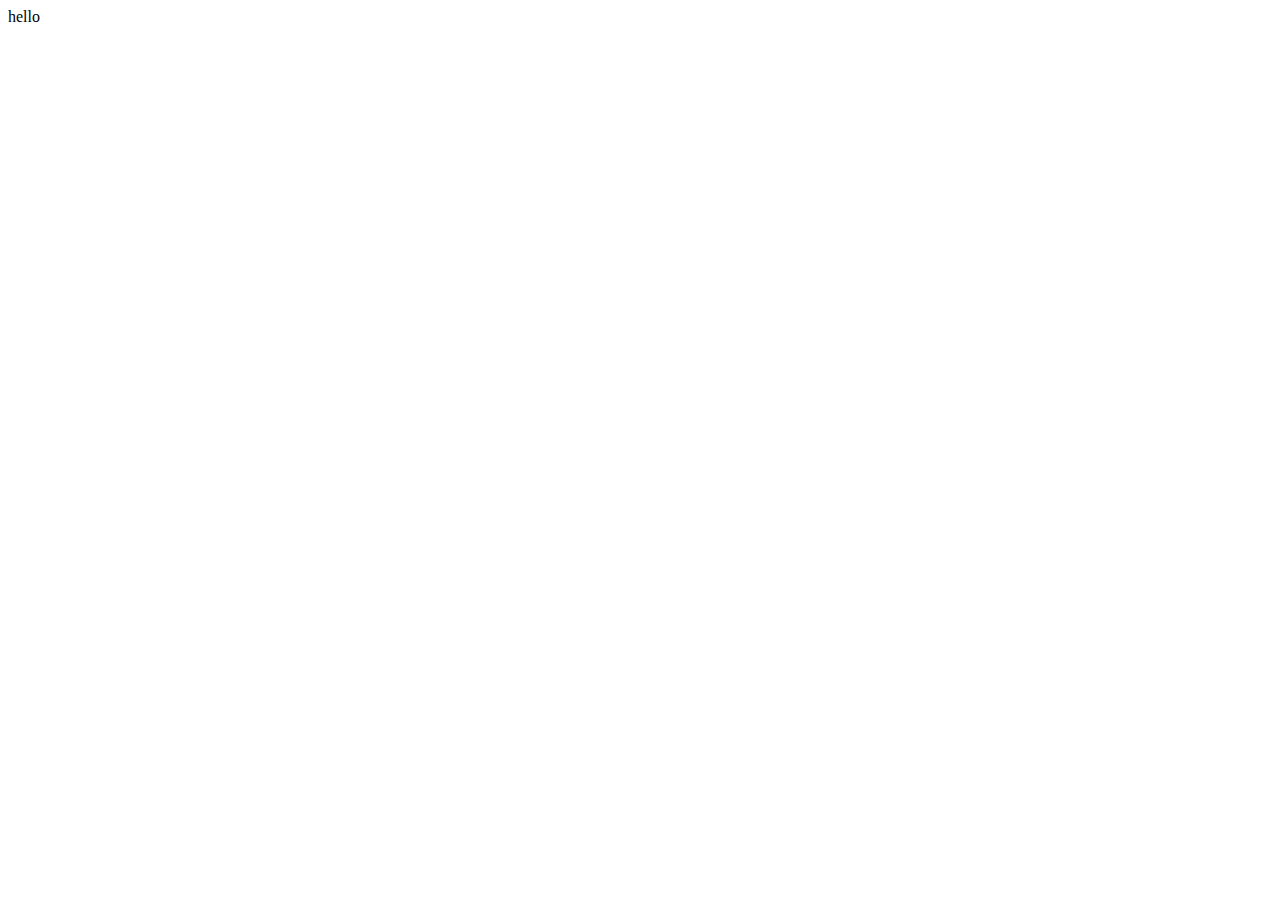
==== index.html @ cde598ee "last try" ====
<!DOCTYPE html>
<html lang="en">

<head>
    <!-- Google tag (gtag.js) -->
    <script async src="https://www.googletagmanager.com/gtag/js?id=G-S75MJB71K2"></script>
    <script>
        window.dataLayer = window.dataLayer || [];
        function gtag() { dataLayer.push(arguments); }
        gtag('js', new Date());

        gtag('config', 'G-S75MJB71K2');
    </script>
    <meta http-equiv="Cache-Control" content="no-cache, no-store, must-revalidate">
    <meta http-equiv="Pragma" content="no-cache">
    <meta http-equiv="Expires" content="0">
    <meta charset="UTF-8">
    <meta name="viewport" content="width=device-width, initial-scale=1.0">
    <title>RoomOfRequirements</title>
</head>

<body>
    hello
</body>

</html>
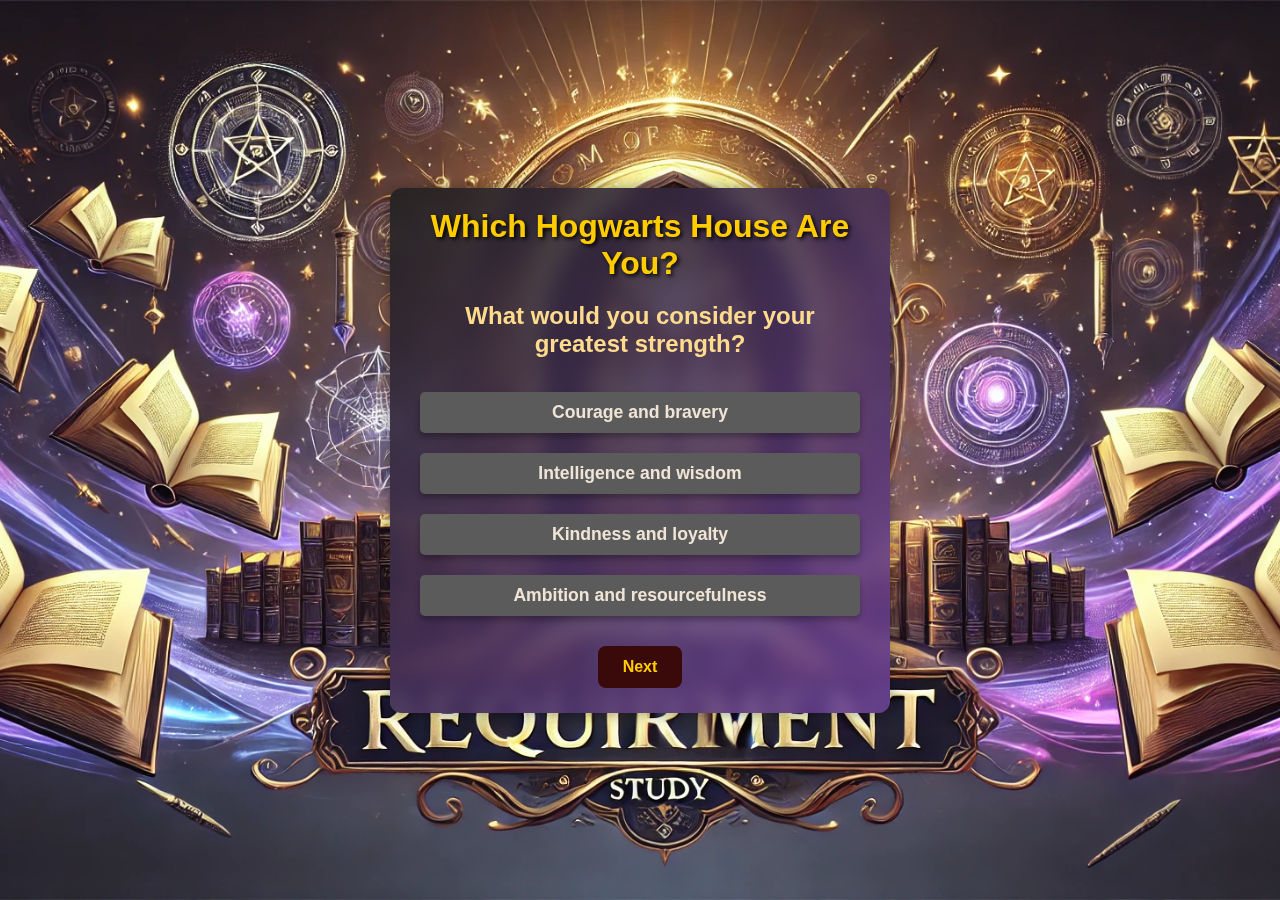
==== commit 9580dbcf: "basic" ====
--- a/index.html
+++ b/index.html
@@ -17,10 +17,17 @@
     <meta charset="UTF-8">
     <meta name="viewport" content="width=device-width, initial-scale=1.0">
     <title>RoomOfRequirements</title>
+    <link rel="stylesheet" href="style.css">
+    <script defer src="data.js"></script>
+    <script defer src="script.js"></script>
+    <link rel="icon" href="https://www.pngkey.com/png/full/363-3632837_harry-potter-lightning-bolt-transparent-background.png" type="image/x-icon">
 </head>
-
 <body>
-    hello
+    <div class="quiz-container">
+        <h1>Which Hogwarts House Are You?</h1>
+        <div id="quiz"></div>
+        <button id="next-btn" class="btn">Next</button>
+        <div id="result" class="hidden"></div>
+    </div>
 </body>
-
 </html>--- a/style.css
+++ b/style.css
@@ -0,0 +1,111 @@
+@import url('https://fonts.googleapis.com/css2?family=Cinzel:wght@700&display=swap');
+@font-face {
+    font-family: 'HarryP';
+    src: url('assets/fonts/HarryP-Regular.ttf') format('truetype');
+}
+* {
+    box-sizing: border-box;
+    margin: 0;
+    padding: 0;
+}
+
+body {
+    background-image: url(/assets/background.webp);
+    font-family: 'HarryP', sans-serif;
+    display: flex;
+    background-position: center;
+    background-repeat: no-repeat;
+    background-size: cover;
+    justify-content: center;
+    align-items: center;
+    min-height: 100vh;
+    margin: 0;
+    /* background: radial-gradient(circle at center, #3a0a0a, #000); */
+    color: #f0e4d7;
+}
+
+.quiz-container {
+    background: linear-gradient(135deg, #1d1d1de2, #6a3d9ace);
+    padding: 20px 30px;
+    border-radius: 12px;
+    width: 100%;
+    max-width: 500px;
+    box-shadow: 0 0 15px rgba(0, 0, 0, 0.4);
+    text-align: center;
+    position: relative;
+    animation: fadeIn 1.2s ease;
+    backdrop-filter: blur(10px);
+    font-size: 1rem;
+    font-weight: lighter;
+}
+
+@keyframes fadeIn {
+    from { opacity: 0; transform: scale(0.95); }
+    to { opacity: 1; transform: scale(1); }
+}
+
+h1 {
+    font-size: 2em;
+    color: #ffcc00;
+    text-shadow: 2px 2px 4px #000;
+    margin-bottom: 20px;
+}
+
+#quiz h2 {
+    margin-bottom: 1em;
+    font-size: 1.5em;
+    color: #ffdb8e;
+}
+
+button {
+    padding: 12px 25px;
+    font-size: 16px;
+    font-weight: bold;
+    border-radius: 8px;
+    margin: 5px;
+    cursor: pointer;
+    transition: 0.3s;
+}
+
+.answer-button {
+    background-color: #5b5b5b;
+    color: #f0e4d7;
+    border: none;
+    margin: 10px 0;
+    width: 100%;
+    border-radius: 5px;
+    padding: 10px 20px;
+    text-align: center;
+    font-size: 1.1em;
+    transition: transform 0.2s, background-color 0.3s;
+    box-shadow: 0 4px 6px rgba(0, 0, 0, 0.3);
+}
+
+.answer-button:hover {
+    background-color: #3a3a3a;
+    transform: translateY(-2px);
+}
+
+#next-btn {
+    background-color: #3a0a0a;
+    color: #ffcc00;
+    border: none;
+    margin-top: 20px;
+}
+
+#next-btn:hover {
+    background-color: #ffcc00;
+    color: #3a0a0a;
+    box-shadow: 0 4px 10px rgba(0, 0, 0, 0.3);
+}
+
+#result {
+    margin-top: 20px;
+    font-size: 1.3em;
+    color: #ffcc00;
+    text-shadow: 1px 1px 2px #000;
+}
+
+.hidden {
+    display: none;
+}
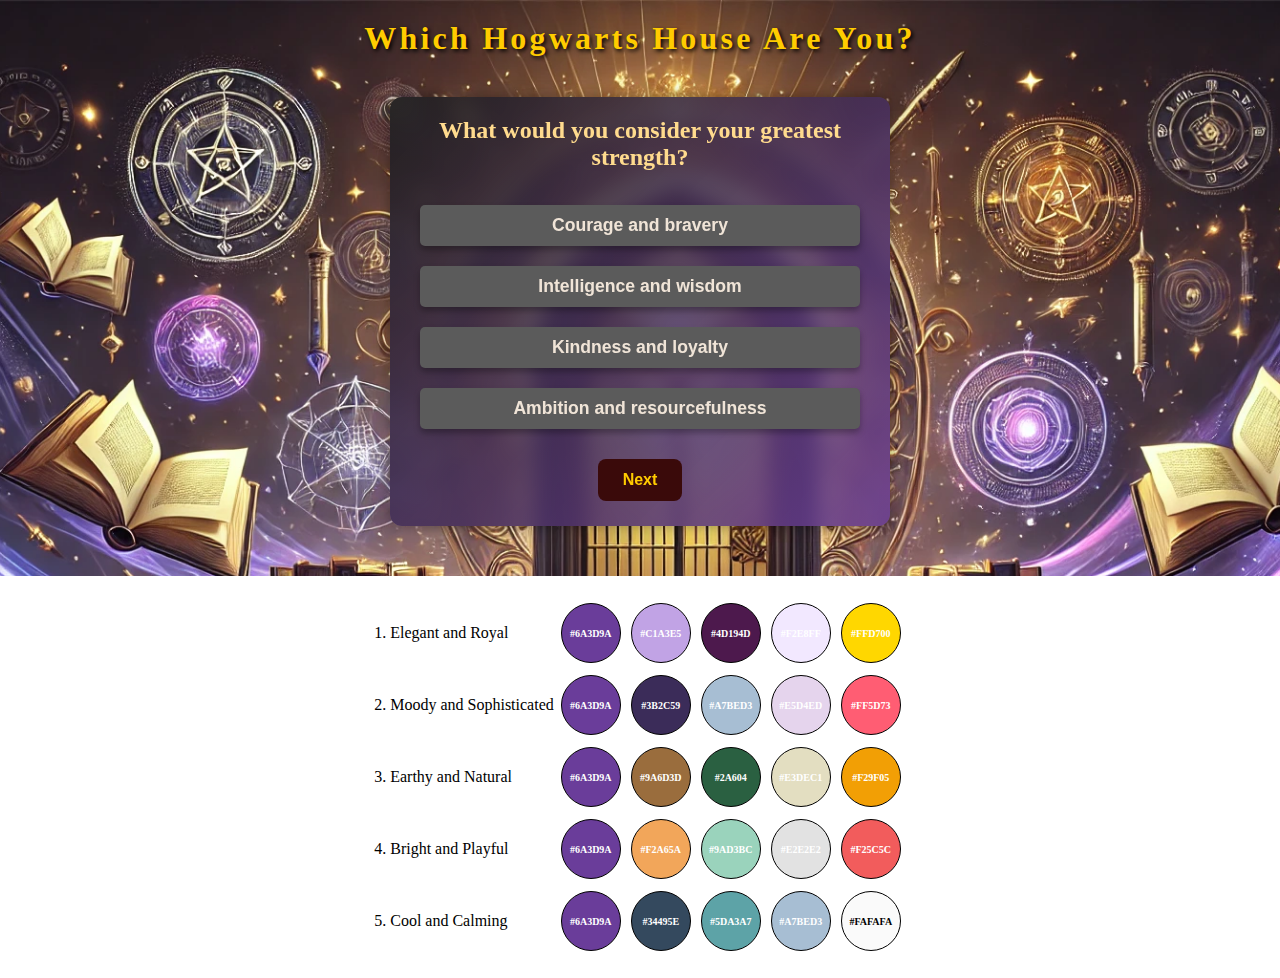
==== commit ce39991a: "Color Palette" ====
--- a/index.html
+++ b/index.html
@@ -23,11 +23,80 @@
     <link rel="icon" href="https://www.pngkey.com/png/full/363-3632837_harry-potter-lightning-bolt-transparent-background.png" type="image/x-icon">
 </head>
 <body>
+    <header class="header">
+        <h1>Which Hogwarts House Are You?</h1>
+    </header>
+    
     <div class="quiz-container">
-        <h1>Which Hogwarts House Are You?</h1>
-        <div id="quiz"></div>
+        <div id="quiz" class="question"></div>
         <button id="next-btn" class="btn">Next</button>
         <div id="result" class="hidden"></div>
     </div>
+<table class="palettes">
+    <tr>
+        <td>1. Elegant and Royal</td>
+        <td>
+            <div class="palette">
+                <div class="color" style="background-color:#6A3D9A;">#6A3D9A</div>
+                <div class="color" style="background-color:#C1A3E5;">#C1A3E5</div>
+                <div class="color" style="background-color:#4D194D">#4D194D</div>
+                <div class="color" style="background-color:#F2E8FF">#F2E8FF</div>
+                <div class="color" style="background-color:#FFD700">#FFD700</div>
+            </div>
+        </td>
+    </tr>
+
+    <tr>
+        <td>2. Moody and Sophisticated</td>
+        <td><div class="palette"> 
+            <div class="color" style="background-color:#6A3D9A;">#6A3D9A</div>
+            <div class="color" style="background-color:#3B2C59;">#3B2C59</div>
+            <div class="color" style="background-color:#A7BED3">#A7BED3</div>
+            <div class="color" style="background-color:#E5D4ED">#E5D4ED</div>
+            <div class="color" style="background-color:#FF5D73">#FF5D73</div>
+        </div></td>
+    </tr>
+
+        <tr>
+            <td>3. Earthy and Natural</td>
+            <td><div class="palette"> 
+                <div class="color" style="background-color:#6A3D9A;">#6A3D9A</div>
+                <div class="color" style="background-color:#9A6D3D;">#9A6D3D</div>
+                <div class="color" style="background-color:#2A6041">#2A604</div>
+                <div class="color" style="background-color:#E3DEC1">#E3DEC1</div>
+                <div class="color" style="background-color:#F29F05">#F29F05</div>
+            </div></td>
+        </tr>
+
+        <tr>
+            <td>4. Bright and Playful</td>
+            <td><div class="palette"> 
+                <div class="color" style="background-color:#6A3D9A;">#6A3D9A</div>
+                <div class="color" style="background-color:#F2A65A;">#F2A65A</div>
+                <div class="color" style="background-color:#9AD3BC">#9AD3BC</div>
+                <div class="color" style="background-color:#E2E2E2">#E2E2E2</div>
+                <div class="color" style="background-color:#F25C5C">#F25C5C</div>
+            </div></td>
+        </tr>
+
+        <tr>
+            <td> 5. Cool and Calming</td>
+            <td> <div class="palette">
+                <div class="color" style="background-color:#6A3D9A;">#6A3D9A</div>
+                <div class="color" style="background-color:#34495E;">#34495E</div>
+                <div class="color" style="background-color:#5DA3A7">#5DA3A7</div>
+                <div class="color" style="background-color:#A7BED3">#A7BED3</div>
+                <div class="color" style="background-color:#FAFAFA; color:black;">#FAFAFA</div>
+            </div></td>
+        </tr>
+
+
+
+
+    <!-- HP soundtrack playing in the background -->
+    <audio id="background-audio" loop>
+        <source src="assets/audio/HP_soundtrack.mp3" type="audio/mpeg">
+        Your browser does not support the audio element.
+    </audio>
 </body>
 </html>--- a/style.css
+++ b/style.css
@@ -13,6 +13,7 @@
     background-image: url(/assets/background.webp);
     font-family: 'HarryP', sans-serif;
     display: flex;
+    flex-direction: column;
     background-position: center;
     background-repeat: no-repeat;
     background-size: cover;
@@ -20,10 +21,25 @@
     align-items: center;
     min-height: 100vh;
     margin: 0;
-    /* background: radial-gradient(circle at center, #3a0a0a, #000); */
+    padding: 0;
     color: #f0e4d7;
 }
 
+.header{
+    font-family: 'HarryP', serif;
+    font-size: 5em;
+    color: #ffcc00;
+    text-shadow: 2px 2px 4px #000;
+    margin: 20px;
+    text-align: center;
+    position: relative;
+    animation: fadeIn 1.2s ease;
+    /* backdrop-filter: blur(4px); */
+    font-size: 1rem;
+    font-weight:20;
+    /* space the letters */
+    letter-spacing: 0.2em;
+}
 .quiz-container {
     background: linear-gradient(135deg, #1d1d1de2, #6a3d9ace);
     padding: 20px 30px;
@@ -109,3 +125,47 @@
 .hidden {
     display: none;
 }
+
+.question{
+    font-family:'Times New Roman', Times, serif
+}
+
+.palettes{
+    display: flex;
+    flex-direction: column;
+    align-items: center;
+    justify-content: center;
+    margin-top: 50px;
+    background-color: white;
+    width: 100%;
+    height: auto;
+    padding: 20px;
+    color: #000;
+    font-family: 'Times New Roman', Times, serif;
+}
+
+.palette{
+/* div to display a color palette */
+    display: flex;
+    flex-direction: row;
+    align-items: center;
+    justify-content: center;
+}
+
+.color{
+    width: 60px;
+    height: 60px;
+    margin: 5px;
+    border-radius: 50%;
+    border: 1px solid black;
+    cursor: pointer;
+    font-size: 10px;
+    /* center horizontally and vertically */
+    display: flex;
+    align-items: center;
+    justify-content: center;
+    text-align: center;
+    font-family: 'Times New Roman', Times, serif;
+    color: white;
+    font-weight: bold;
+}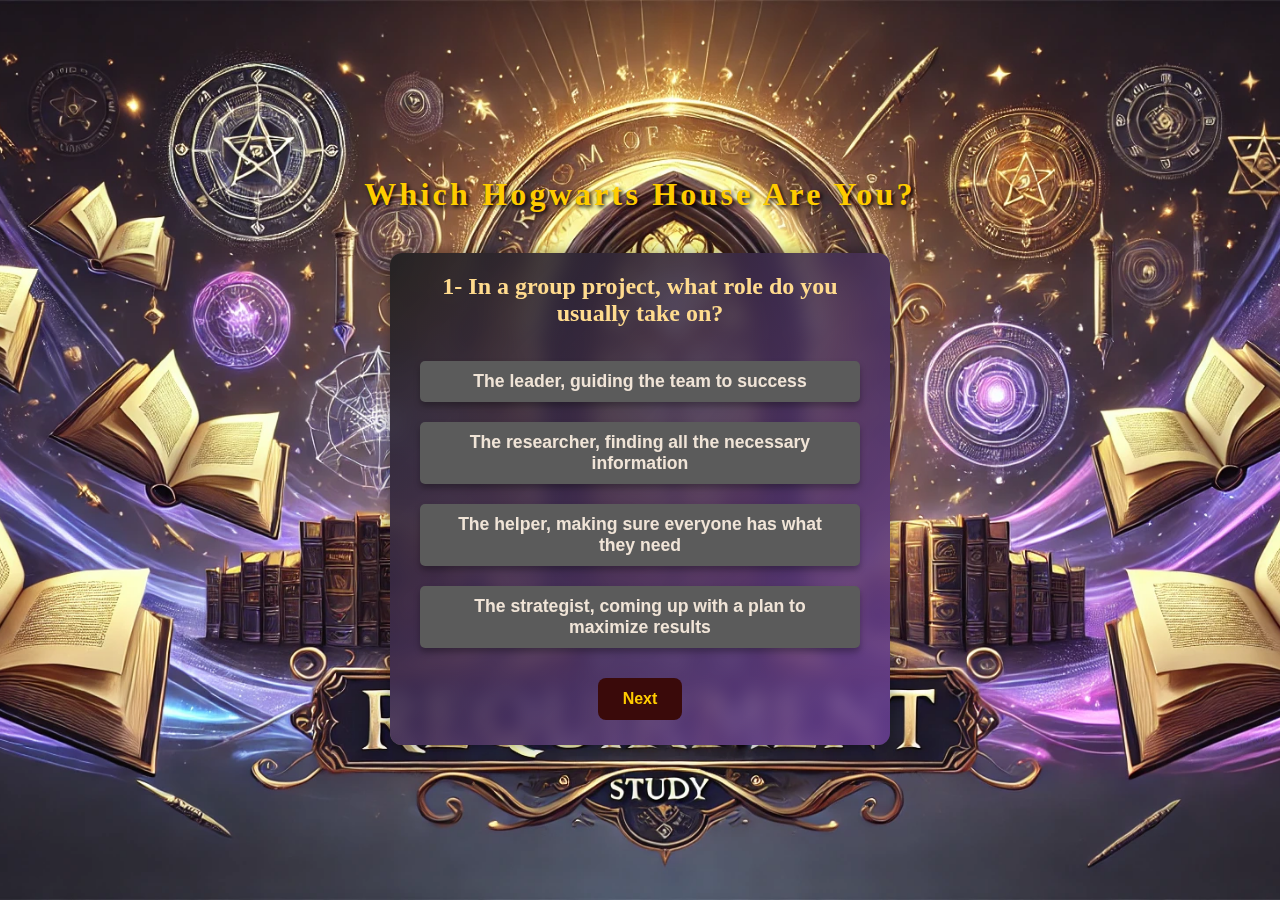
==== commit e9a9b0c2: "added the color palettes page" ====
--- a/index.html
+++ b/index.html
@@ -32,65 +32,6 @@
         <button id="next-btn" class="btn">Next</button>
         <div id="result" class="hidden"></div>
     </div>
-<table class="palettes">
-    <tr>
-        <td>1. Elegant and Royal</td>
-        <td>
-            <div class="palette">
-                <div class="color" style="background-color:#6A3D9A;">#6A3D9A</div>
-                <div class="color" style="background-color:#C1A3E5;">#C1A3E5</div>
-                <div class="color" style="background-color:#4D194D">#4D194D</div>
-                <div class="color" style="background-color:#F2E8FF">#F2E8FF</div>
-                <div class="color" style="background-color:#FFD700">#FFD700</div>
-            </div>
-        </td>
-    </tr>
-
-    <tr>
-        <td>2. Moody and Sophisticated</td>
-        <td><div class="palette"> 
-            <div class="color" style="background-color:#6A3D9A;">#6A3D9A</div>
-            <div class="color" style="background-color:#3B2C59;">#3B2C59</div>
-            <div class="color" style="background-color:#A7BED3">#A7BED3</div>
-            <div class="color" style="background-color:#E5D4ED">#E5D4ED</div>
-            <div class="color" style="background-color:#FF5D73">#FF5D73</div>
-        </div></td>
-    </tr>
-
-        <tr>
-            <td>3. Earthy and Natural</td>
-            <td><div class="palette"> 
-                <div class="color" style="background-color:#6A3D9A;">#6A3D9A</div>
-                <div class="color" style="background-color:#9A6D3D;">#9A6D3D</div>
-                <div class="color" style="background-color:#2A6041">#2A604</div>
-                <div class="color" style="background-color:#E3DEC1">#E3DEC1</div>
-                <div class="color" style="background-color:#F29F05">#F29F05</div>
-            </div></td>
-        </tr>
-
-        <tr>
-            <td>4. Bright and Playful</td>
-            <td><div class="palette"> 
-                <div class="color" style="background-color:#6A3D9A;">#6A3D9A</div>
-                <div class="color" style="background-color:#F2A65A;">#F2A65A</div>
-                <div class="color" style="background-color:#9AD3BC">#9AD3BC</div>
-                <div class="color" style="background-color:#E2E2E2">#E2E2E2</div>
-                <div class="color" style="background-color:#F25C5C">#F25C5C</div>
-            </div></td>
-        </tr>
-
-        <tr>
-            <td> 5. Cool and Calming</td>
-            <td> <div class="palette">
-                <div class="color" style="background-color:#6A3D9A;">#6A3D9A</div>
-                <div class="color" style="background-color:#34495E;">#34495E</div>
-                <div class="color" style="background-color:#5DA3A7">#5DA3A7</div>
-                <div class="color" style="background-color:#A7BED3">#A7BED3</div>
-                <div class="color" style="background-color:#FAFAFA; color:black;">#FAFAFA</div>
-            </div></td>
-        </tr>
-
-
 
 
     <!-- HP soundtrack playing in the background -->
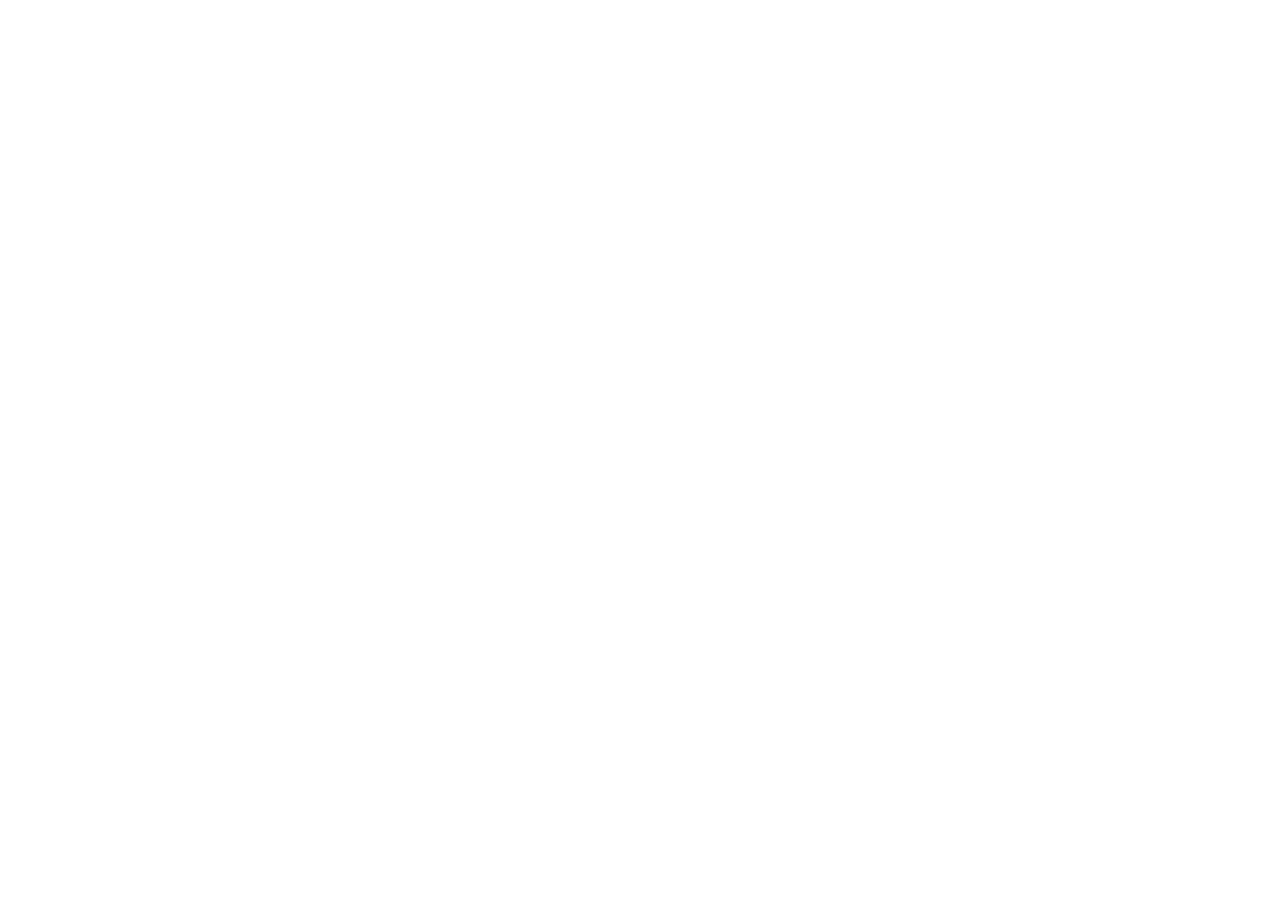
==== commit 8c72e882: "added house audio" ====
--- a/index.html
+++ b/index.html
@@ -16,14 +16,14 @@
     <meta http-equiv="Expires" content="0">
     <meta charset="UTF-8">
     <meta name="viewport" content="width=device-width, initial-scale=1.0">
-    <title>RoomOfRequirements</title>
+    <title>Room Of Requirements</title>
     <link rel="stylesheet" href="style.css">
     <script defer src="data.js"></script>
     <script defer src="script.js"></script>
     <link rel="icon" href="https://www.pngkey.com/png/full/363-3632837_harry-potter-lightning-bolt-transparent-background.png" type="image/x-icon">
 </head>
-<body>
-    <header class="header">
+<body >
+    <!-- <header class="header">
         <h1>Which Hogwarts House Are You?</h1>
     </header>
     
@@ -31,7 +31,7 @@
         <div id="quiz" class="question"></div>
         <button id="next-btn" class="btn">Next</button>
         <div id="result" class="hidden"></div>
-    </div>
+    </div> -->
 
 
     <!-- HP soundtrack playing in the background -->
--- a/style.css
+++ b/style.css
@@ -1,7 +1,7 @@
 @import url('https://fonts.googleapis.com/css2?family=Cinzel:wght@700&display=swap');
 @font-face {
     font-family: 'HarryP';
-    src: url('assets/fonts/HarryP-Regular.ttf') format('truetype');
+    src: url('/assets/fonts/HarryP-Regular.ttf') format('truetype');
 }
 * {
     box-sizing: border-box;
@@ -10,7 +10,7 @@
 }
 
 body {
-    background-image: url(/assets/background.webp);
+    background-image: url(/assets/background.png);
     font-family: 'HarryP', sans-serif;
     display: flex;
     flex-direction: column;
@@ -28,7 +28,7 @@
 .header{
     font-family: 'HarryP', serif;
     font-size: 5em;
-    color: #ffcc00;
+    color: #FFD700;
     text-shadow: 2px 2px 4px #000;
     margin: 20px;
     text-align: center;
@@ -84,8 +84,9 @@
 }
 
 .answer-button {
-    background-color: #5b5b5b;
-    color: #f0e4d7;
+    background-color: #4D194D;
+    /* color: #f0e4d7; */
+    color: #F2E8FF;
     border: none;
     margin: 10px 0;
     width: 100%;
@@ -98,20 +99,20 @@
 }
 
 .answer-button:hover {
-    background-color: #3a3a3a;
+    background-color: #C1A3E5;
     transform: translateY(-2px);
 }
 
 #next-btn {
-    background-color: #3a0a0a;
-    color: #ffcc00;
+    background-color: #4D194D;
+    color: #FFD700;
     border: none;
     margin-top: 20px;
 }
 
 #next-btn:hover {
-    background-color: #ffcc00;
-    color: #3a0a0a;
+    background-color: #FFD700;
+    color: #4D194D;
     box-shadow: 0 4px 10px rgba(0, 0, 0, 0.3);
 }
 
@@ -120,6 +121,10 @@
     font-size: 1.3em;
     color: #ffcc00;
     text-shadow: 1px 1px 2px #000;
+}
+
+.unclickable {
+    cursor: not-allowed;
 }
 
 .hidden {
@@ -168,4 +173,125 @@
     font-family: 'Times New Roman', Times, serif;
     color: white;
     font-weight: bold;
+}
+
+/* house specific styles */
+/* Gryffindor - Bold and Fiery */
+.gryffindor {
+    font-family: 'Cinzel', serif;
+    display: flex;
+    justify-content: center;
+    align-items: center;
+    min-height: 100vh;
+    margin: 0;
+    background: radial-gradient(circle at center, #3a0a0a, #000);
+    color: #f0e4d7; /* Creamy white */
+    text-align: center;
+    flex-direction: column;
+}
+
+.gryffindor h1, .gryffindor h2 {
+    text-shadow: 2px 2px 5px #FFC500; /* Gold glow */
+}
+
+
+/* Slytherin */
+.slytherin {
+    font-family: 'Cinzel', serif;
+    display: flex;
+    justify-content: center;
+    align-items: center;
+    min-height: 100vh;
+    margin: 0;
+    background: radial-gradient(circle at center, #0d4221, #000);
+    color: #d1ded1; /* Light silver-green */
+    text-align: center;
+    flex-direction: column;
+}
+
+.slytherin h1 {
+    font-size: 3rem;
+    text-transform: uppercase;
+    letter-spacing: 2px;
+    color: #a8a8a8; /* Silver */
+    text-shadow: 2px 2px 5px #000;
+}
+
+.slytherin p {
+    max-width: 600px;
+    font-size: 1.2rem;
+    line-height: 1.8;
+    color: #d1ded1;
+}
+
+
+/* Ravenclaw */
+.ravenclaw {
+    font-family: 'Cinzel', serif;
+    display: flex;
+    justify-content: center;
+    align-items: center;
+    min-height: 100vh;
+    margin: 0;
+    background: radial-gradient(circle at center, #12264e, #000);
+    color: #e2d1b5; /* Bronze-gold */
+    text-align: center;
+    flex-direction: column;
+}
+
+.ravenclaw h1 {
+    font-size: 3rem;
+    text-transform: uppercase;
+    letter-spacing: 2px;
+    color: #946b2d; /* Bronze */
+    text-shadow: 2px 2px 5px #000;
+}
+
+.ravenclaw p {
+    max-width: 600px;
+    font-size: 1.2rem;
+    line-height: 1.8;
+    color: #e2d1b5;
+}
+
+
+/* Hufflepuff */
+.hufflepuff {
+    font-family: 'Cinzel', serif;
+    display: flex;
+    justify-content: center;
+    align-items: center;
+    min-height: 100vh;
+    margin: 0;
+    background: radial-gradient(circle at center, #f2c400, #000);
+    color: #1d1d1d; /* Dark black-gray */
+    text-align: center;
+    flex-direction: column;
+}
+
+.hufflepuff h1 {
+    font-size: 3rem;
+    text-transform: uppercase;
+    letter-spacing: 2px;
+    color: #000000; /* Black */
+    text-shadow: 2px 2px 5px #fff;
+}
+
+.hufflepuff p {
+    max-width: 600px;
+    font-size: 1.2rem;
+    line-height: 1.8;
+    color: #1d1d1d;
+}
+
+
+.body {
+    font-family: 'Cinzel', serif;
+    display: flex;
+    justify-content: center;
+    align-items: center;
+    min-height: 100vh;
+    margin: 0;
+    background: radial-gradient(circle at center, #3a0a0a, #000);
+    color: #f0e4d7;
 }